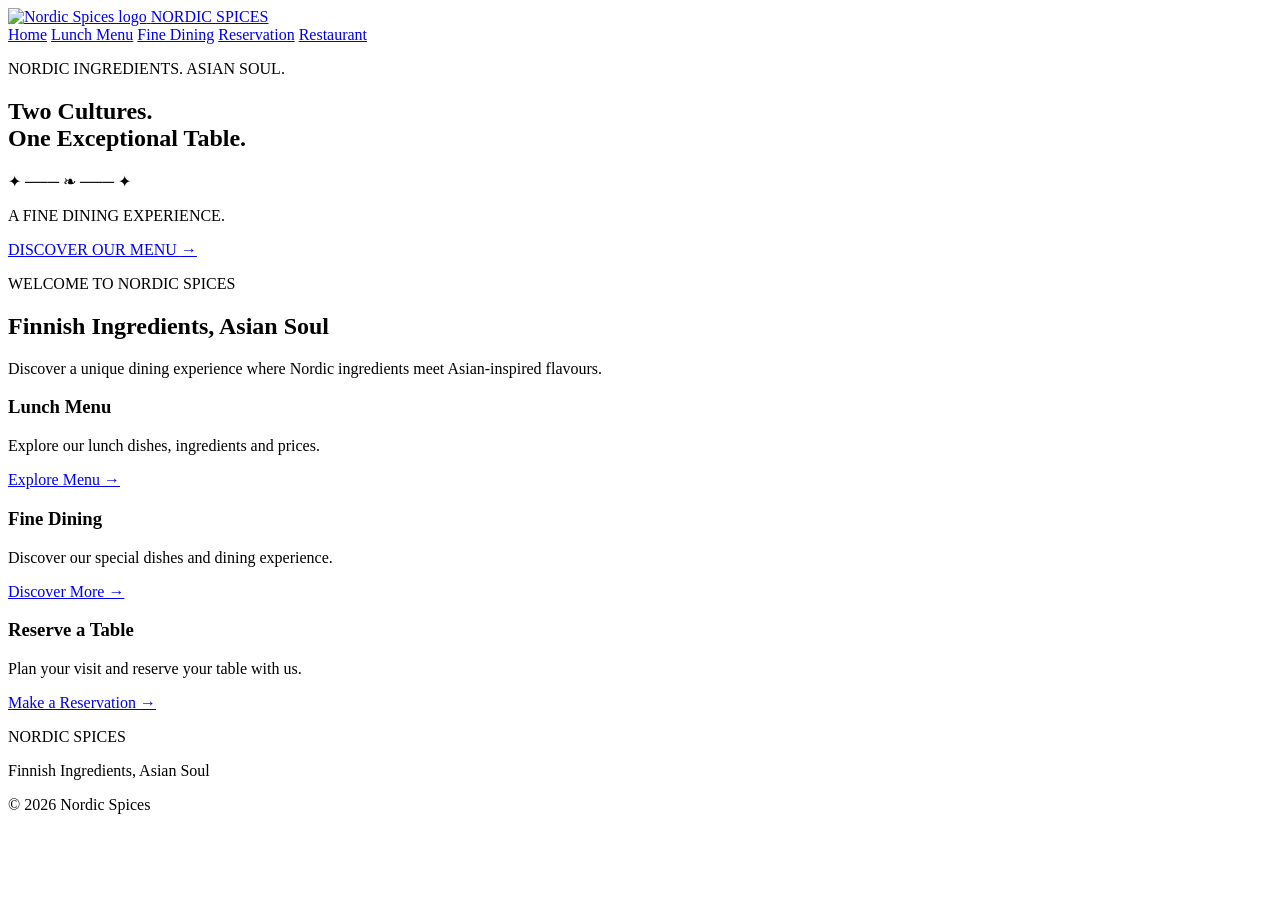
==== index.html @ 03b7425a "Add files via upload" ====
<!DOCTYPE html>
<html lang="en">
<head>
    <meta charset="UTF-8">
    <meta name="viewport" content="width=device-width, initial-scale=1.0">
    <title>Nordic Spices | Home</title>
    <link rel="stylesheet" href="css/style.css">
</head>
<body>

    <header class="navbar">
        <a href="index.html" class="brand">
            <img src="images/logo.png" alt="Nordic Spices logo">
            <span>NORDIC SPICES</span>
        </a>

        <nav>
            <a href="index.html" class="active">Home</a>
            <a href="menu.html">Lunch Menu</a>
            <a href="fine-dining.html">Fine Dining</a>
            <a href="reservation.html">Reservation</a>
            <a href="restaurant.html">Restaurant</a>
        </nav>
    </header>

    <main>
        <section class="hero">
            <div class="hero-content">
                <p class="eyebrow">NORDIC INGREDIENTS. ASIAN SOUL.</p>

                <h1>
                    Two Cultures.<br>
                    One Exceptional Table.
                </h1>

                <div class="ornament">✦ ─── ❧ ─── ✦</div>

                <p class="subtitle">A FINE DINING EXPERIENCE.</p>

                <a href="menu.html" class="primary-button">
                    DISCOVER OUR MENU <span>→</span>
                </a>
            </div>
        </section>

        <section class="intro">
            <p class="eyebrow">WELCOME TO NORDIC SPICES</p>
            <h2>Finnish Ingredients, Asian Soul</h2>
            <p>
                Discover a unique dining experience where Nordic ingredients
                meet Asian-inspired flavours.
            </p>
        </section>

        <section class="features">
            <article class="feature">
                <h3>Lunch Menu</h3>
                <p>Explore our lunch dishes, ingredients and prices.</p>
                <a href="menu.html">Explore Menu →</a>
            </article>

            <article class="feature">
                <h3>Fine Dining</h3>
                <p>Discover our special dishes and dining experience.</p>
                <a href="fine-dining.html">Discover More →</a>
            </article>

            <article class="feature">
                <h3>Reserve a Table</h3>
                <p>Plan your visit and reserve your table with us.</p>
                <a href="reservation.html">Make a Reservation →</a>
            </article>
        </section>
    </main>

    <footer>
        <p>NORDIC SPICES</p>
        <p>Finnish Ingredients, Asian Soul</p>
        <p>© 2026 Nordic Spices</p>
    </footer>

</body>
</html>
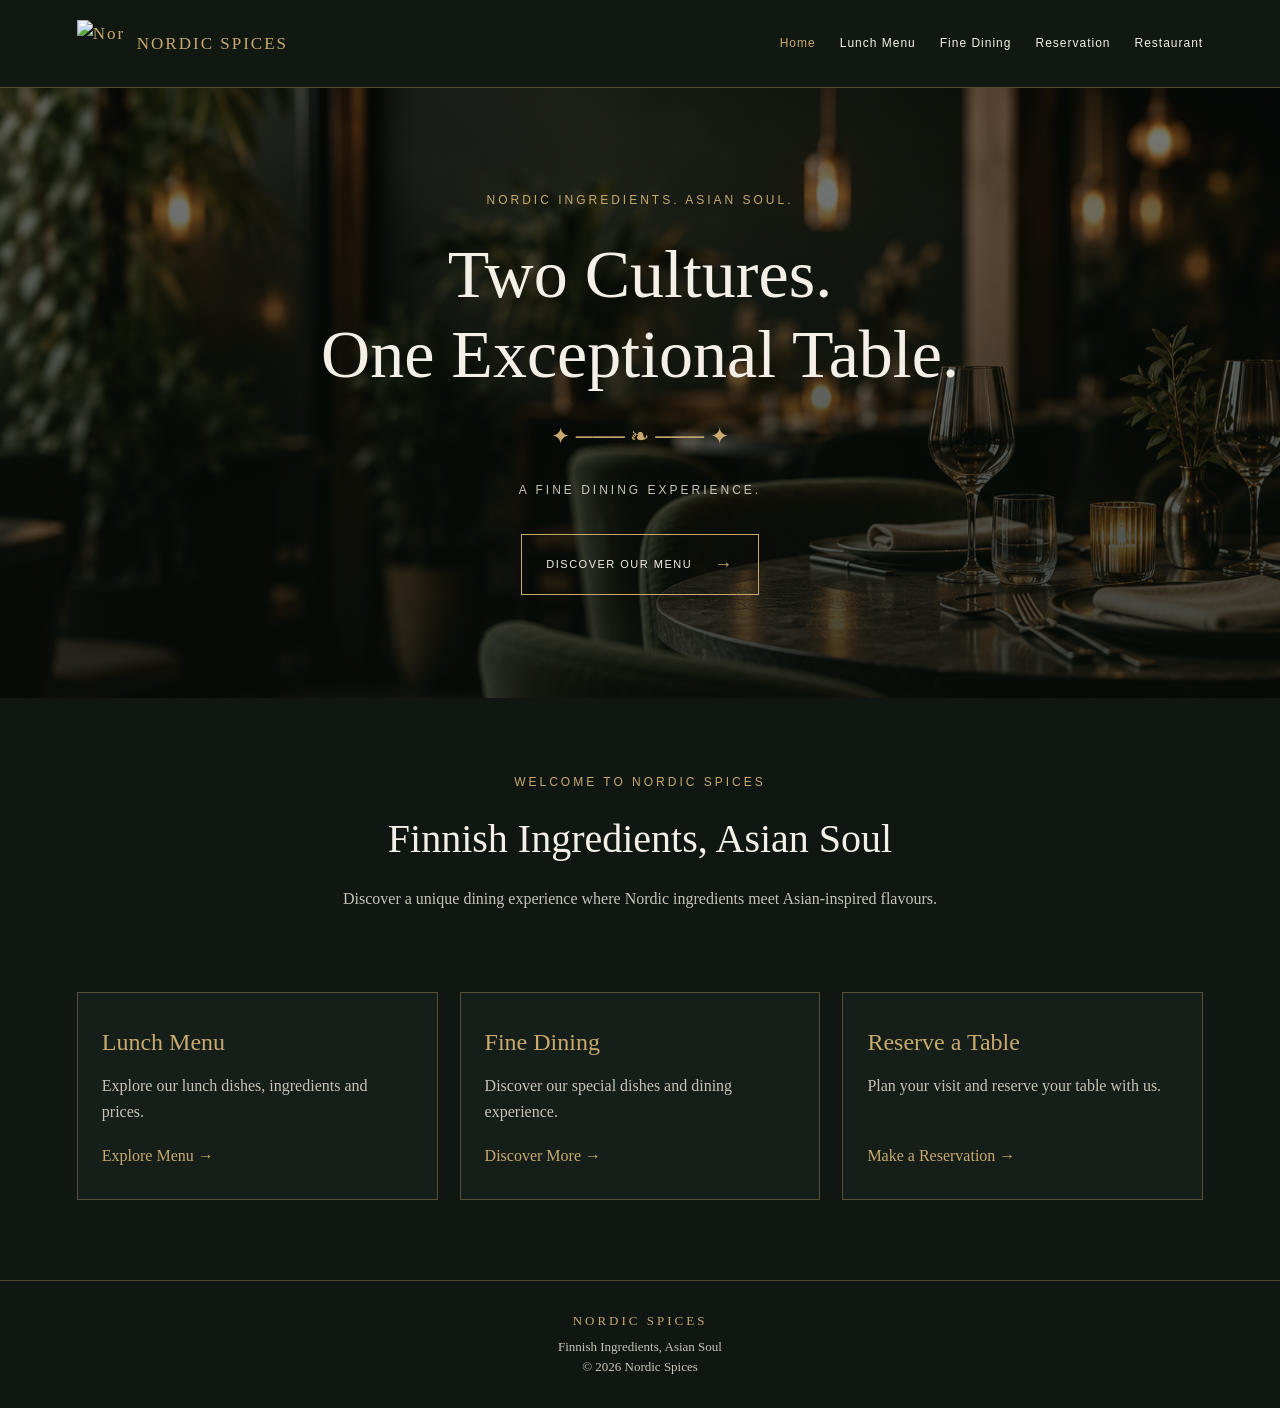
==== commit c8b598c0: "Update index.html" ====
--- a/index.html
+++ b/index.html
@@ -4,7 +4,7 @@
     <meta charset="UTF-8">
     <meta name="viewport" content="width=device-width, initial-scale=1.0">
     <title>Nordic Spices | Home</title>
-    <link rel="stylesheet" href="css/style.css">
+    <link rel="stylesheet" href="style.css">
 </head>
 <body>
 
@@ -80,4 +80,4 @@
     </footer>
 
 </body>
-</html>+</html>
--- a/style.css
+++ b/style.css
@@ -0,0 +1,499 @@
+* {
+    margin: 0;
+    padding: 0;
+    box-sizing: border-box;
+}
+
+:root {
+    --gold: #c9a96e;
+    --dark: #101713;
+    --cream: #f4f0e7;
+    --muted: #c8c3b8;
+}
+
+body {
+    font-family: Georgia, "Times New Roman", serif;
+    background: var(--dark);
+    color: var(--cream);
+    line-height: 1.6;
+}
+
+img {
+    max-width: 100%;
+}
+
+.navbar {
+    min-height: 88px;
+    padding: 18px 6%;
+    display: flex;
+    align-items: center;
+    justify-content: space-between;
+    gap: 24px;
+    background: #111812;
+    border-bottom: 1px solid rgba(201, 169, 110, 0.35);
+}
+
+.brand {
+    display: flex;
+    align-items: center;
+    gap: 12px;
+    color: var(--gold);
+    text-decoration: none;
+    font-size: 17px;
+    letter-spacing: 2px;
+    white-space: nowrap;
+}
+
+.brand img {
+    width: 48px;
+    height: 48px;
+    object-fit: contain;
+}
+
+.navbar nav {
+    display: flex;
+    align-items: center;
+    justify-content: flex-end;
+    flex-wrap: wrap;
+    gap: 24px;
+}
+
+.navbar nav a {
+    color: var(--cream);
+    text-decoration: none;
+    font-family: Arial, sans-serif;
+    font-size: 12px;
+    letter-spacing: 1px;
+    transition: color 0.2s;
+}
+
+.navbar nav a:hover,
+.navbar nav a.active {
+    color: var(--gold);
+}
+
+/* Home hero background image */
+.hero {
+    min-height: 610px;
+    padding: 80px 20px;
+    display: flex;
+    justify-content: center;
+    align-items: center;
+    text-align: center;
+    background-color: #26352b;
+    background-image:
+        linear-gradient(
+            rgba(8, 15, 11, 0.55),
+            rgba(8, 15, 11, 0.75)
+        ),
+        url("./hero.png");
+    background-position: center;
+    background-size: cover;
+    background-repeat: no-repeat;
+}
+
+.hero-content {
+    max-width: 850px;
+}
+
+.eyebrow {
+    color: var(--gold);
+    font-family: Arial, sans-serif;
+    font-size: 12px;
+    letter-spacing: 3px;
+}
+
+.hero h1 {
+    margin-top: 24px;
+    font-size: clamp(38px, 6vw, 68px);
+    font-weight: normal;
+    line-height: 1.18;
+}
+
+.ornament {
+    margin: 25px 0;
+    color: var(--gold);
+    font-size: 23px;
+}
+
+.subtitle {
+    color: var(--muted);
+    font-family: Arial, sans-serif;
+    font-size: 12px;
+    letter-spacing: 3px;
+}
+
+.primary-button {
+    display: inline-flex;
+    align-items: center;
+    gap: 22px;
+    margin-top: 34px;
+    padding: 15px 24px;
+    border: 1px solid var(--gold);
+    color: var(--cream);
+    text-decoration: none;
+    font-family: Arial, sans-serif;
+    font-size: 11px;
+    letter-spacing: 1.5px;
+    transition: background 0.2s, color 0.2s;
+}
+
+.primary-button span {
+    color: var(--gold);
+    font-size: 18px;
+}
+
+.primary-button:hover {
+    background: var(--gold);
+    color: var(--dark);
+}
+
+.intro {
+    max-width: 800px;
+    margin: auto;
+    padding: 75px 24px 55px;
+    text-align: center;
+}
+
+.intro h2 {
+    margin: 15px 0;
+    font-size: clamp(28px, 4vw, 40px);
+    font-weight: normal;
+}
+
+.intro > p:last-child {
+    max-width: 600px;
+    margin: 0 auto;
+    color: var(--muted);
+}
+
+.features {
+    display: grid;
+    grid-template-columns: repeat(3, minmax(0, 1fr));
+    gap: 22px;
+    padding: 25px 6% 80px;
+}
+
+.feature {
+    padding: 30px 24px;
+    border: 1px solid rgba(201, 169, 110, 0.35);
+    background: #151e18;
+}
+
+.feature h3 {
+    margin-bottom: 12px;
+    color: var(--gold);
+    font-size: 24px;
+    font-weight: normal;
+}
+
+.feature p {
+    min-height: 52px;
+    color: var(--muted);
+}
+
+.feature a {
+    display: inline-block;
+    margin-top: 18px;
+    color: var(--gold);
+    text-decoration: none;
+}
+
+footer {
+    padding: 30px 20px;
+    text-align: center;
+    border-top: 1px solid rgba(201, 169, 110, 0.35);
+    color: var(--muted);
+    font-size: 13px;
+}
+
+footer p:first-child {
+    margin-bottom: 5px;
+    color: var(--gold);
+    letter-spacing: 3px;
+}
+
+/* Page hero background image */
+.page-hero {
+    padding: 85px 20px;
+    text-align: center;
+    background-color: #26352b;
+    background-image:
+        linear-gradient(
+            rgba(10, 18, 13, 0.65),
+            rgba(10, 18, 13, 0.8)
+        ),
+        url("./hero.png");
+    background-position: center;
+    background-size: cover;
+    background-repeat: no-repeat;
+    border-bottom: 1px solid rgba(201, 169, 110, 0.3);
+}
+
+.page-hero h1 {
+    margin: 18px 0;
+    font-size: clamp(38px, 5vw, 58px);
+    font-weight: normal;
+}
+
+.page-hero > p:last-child {
+    color: var(--muted);
+}
+
+/* Menu pages */
+.menu-section {
+    padding: 70px 6%;
+    text-align: center;
+}
+
+.menu-section h2,
+.reservation-banner h2 {
+    margin: 12px 0 35px;
+    font-size: clamp(28px, 4vw, 40px);
+    font-weight: normal;
+}
+
+.menu-grid {
+    display: grid;
+    grid-template-columns: repeat(3, minmax(0, 1fr));
+    gap: 24px;
+    text-align: left;
+}
+
+.menu-card,
+.dish-card {
+    overflow: hidden;
+    background: #151e18;
+    border: 1px solid rgba(201, 169, 110, 0.3);
+}
+
+.menu-card img,
+.dish-card img {
+    display: block;
+    width: 100%;
+    height: 220px;
+    object-fit: cover;
+}
+
+.menu-card-content,
+.dish-card-content {
+    padding: 22px;
+}
+
+.menu-card h3,
+.dish-card h3 {
+    margin-bottom: 10px;
+    color: var(--gold);
+    font-size: 23px;
+    font-weight: normal;
+}
+
+.menu-card p,
+.dish-card p {
+    margin-bottom: 12px;
+    color: var(--muted);
+}
+
+.price {
+    color: var(--gold);
+    font-size: 20px;
+}
+
+.menu-card a,
+.dish-card a {
+    display: inline-block;
+    margin-top: 12px;
+    color: var(--gold);
+    text-decoration: none;
+}
+
+.menu-card a:hover,
+.dish-card a:hover {
+    text-decoration: underline;
+}
+
+/* General content sections */
+.section {
+    padding: 65px 6%;
+}
+
+.section-title {
+    margin-bottom: 30px;
+    text-align: center;
+    font-size: clamp(28px, 4vw, 40px);
+    font-weight: normal;
+}
+
+.section-description {
+    max-width: 750px;
+    margin: 0 auto 30px;
+    text-align: center;
+    color: var(--muted);
+}
+
+/* Forms and reservations */
+form {
+    width: 100%;
+    max-width: 650px;
+    margin: 0 auto;
+}
+
+form label {
+    display: block;
+    margin: 16px 0 7px;
+    color: var(--cream);
+}
+
+input,
+select,
+textarea {
+    width: 100%;
+    padding: 12px 14px;
+    border: 1px solid rgba(201, 169, 110, 0.5);
+    border-radius: 0;
+    background: #151e18;
+    color: var(--cream);
+    font: inherit;
+}
+
+input:focus,
+select:focus,
+textarea:focus {
+    outline: 1px solid var(--gold);
+}
+
+textarea {
+    min-height: 120px;
+    resize: vertical;
+}
+
+button,
+.submit-button {
+    display: inline-block;
+    margin-top: 22px;
+    padding: 13px 24px;
+    border: 1px solid var(--gold);
+    background: var(--gold);
+    color: var(--dark);
+    font-family: Arial, sans-serif;
+    cursor: pointer;
+    text-decoration: none;
+}
+
+button:hover,
+.submit-button:hover {
+    background: transparent;
+    color: var(--gold);
+}
+
+/* Reservation banner */
+.reservation-banner {
+    padding: 60px 20px;
+    text-align: center;
+    background: #151e18;
+    border-top: 1px solid rgba(201, 169, 110, 0.3);
+    border-bottom: 1px solid rgba(201, 169, 110, 0.3);
+}
+
+.reservation-banner p {
+    color: var(--muted);
+}
+
+/* Information and details */
+.content {
+    max-width: 1000px;
+    margin: 0 auto;
+    padding: 60px 24px;
+}
+
+.content h2,
+.content h3 {
+    margin: 22px 0 12px;
+    color: var(--gold);
+    font-weight: normal;
+}
+
+.content p {
+    margin-bottom: 16px;
+    color: var(--muted);
+}
+
+.content a {
+    color: var(--gold);
+}
+
+.details {
+    display: grid;
+    grid-template-columns: repeat(2, minmax(0, 1fr));
+    gap: 24px;
+}
+
+.details > div {
+    padding: 24px;
+    background: #151e18;
+    border: 1px solid rgba(201, 169, 110, 0.3);
+}
+
+/* Responsive layout */
+@media (max-width: 850px) {
+    .navbar {
+        flex-direction: column;
+    }
+
+    .navbar nav {
+        justify-content: center;
+        gap: 15px;
+    }
+
+    .features,
+    .menu-grid {
+        grid-template-columns: 1fr;
+    }
+
+    .feature p {
+        min-height: auto;
+    }
+
+    .hero {
+        min-height: 500px;
+    }
+
+    .menu-card img,
+    .dish-card img {
+        height: 260px;
+    }
+}
+
+@media (max-width: 480px) {
+    .navbar nav a {
+        font-size: 11px;
+    }
+
+    .hero {
+        min-height: 460px;
+        padding: 55px 18px;
+    }
+
+    .eyebrow {
+        font-size: 10px;
+        letter-spacing: 2px;
+    }
+
+    .subtitle {
+        font-size: 10px;
+        letter-spacing: 2px;
+    }
+
+    .page-hero {
+        padding: 60px 18px;
+    }
+
+    .menu-section,
+    .section {
+        padding: 45px 18px;
+    }
+
+    .details {
+        grid-template-columns: 1fr;
+    }
+}
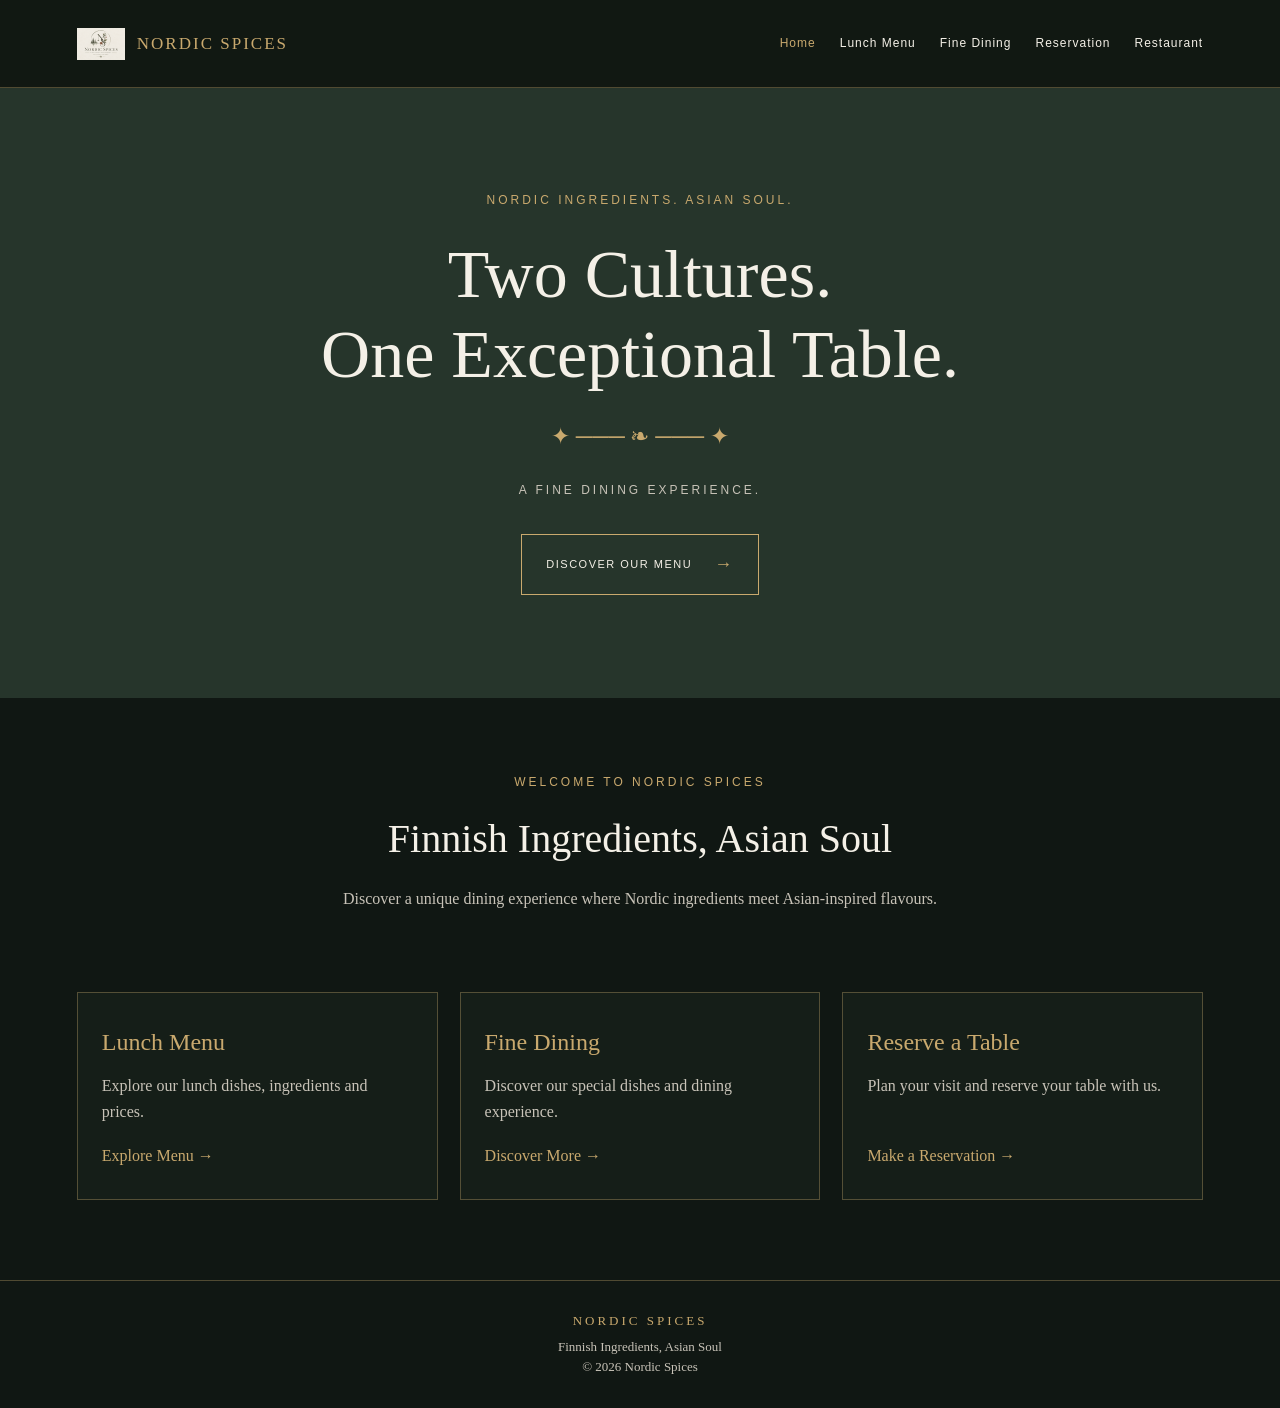
==== commit f606124d: "Update index.html" ====
--- a/index.html
+++ b/index.html
@@ -10,7 +10,7 @@
 
     <header class="navbar">
         <a href="index.html" class="brand">
-            <img src="images/logo.png" alt="Nordic Spices logo">
+            <img src="./logo.png" alt="Nordic Spices">
             <span>NORDIC SPICES</span>
         </a>
 
--- a/style.css
+++ b/style.css
@@ -86,7 +86,7 @@
             rgba(8, 15, 11, 0.55),
             rgba(8, 15, 11, 0.75)
         ),
-        url("./hero.png");
+        url("./hero.png")
     background-position: center;
     background-size: cover;
     background-repeat: no-repeat;
@@ -223,7 +223,7 @@
             rgba(10, 18, 13, 0.65),
             rgba(10, 18, 13, 0.8)
         ),
-        url("./hero.png");
+        url("./hero.png")
     background-position: center;
     background-size: cover;
     background-repeat: no-repeat;
